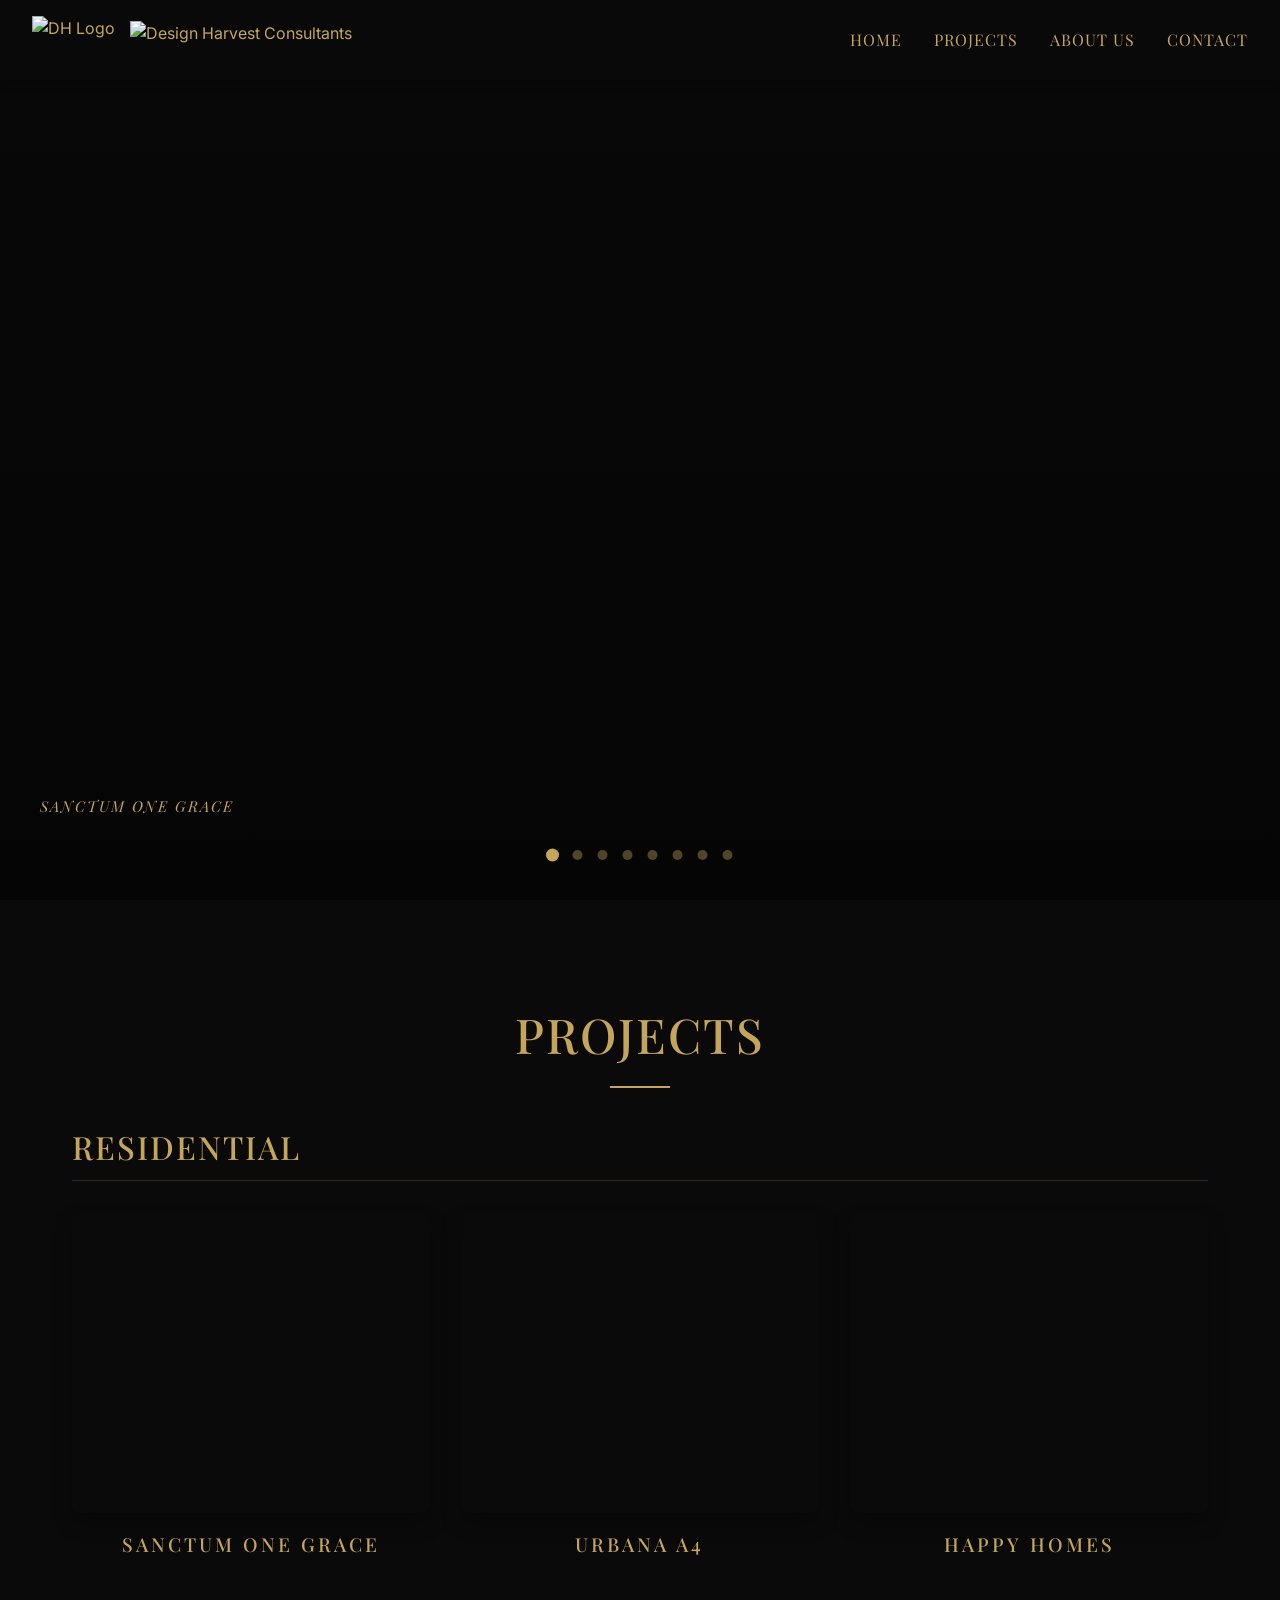
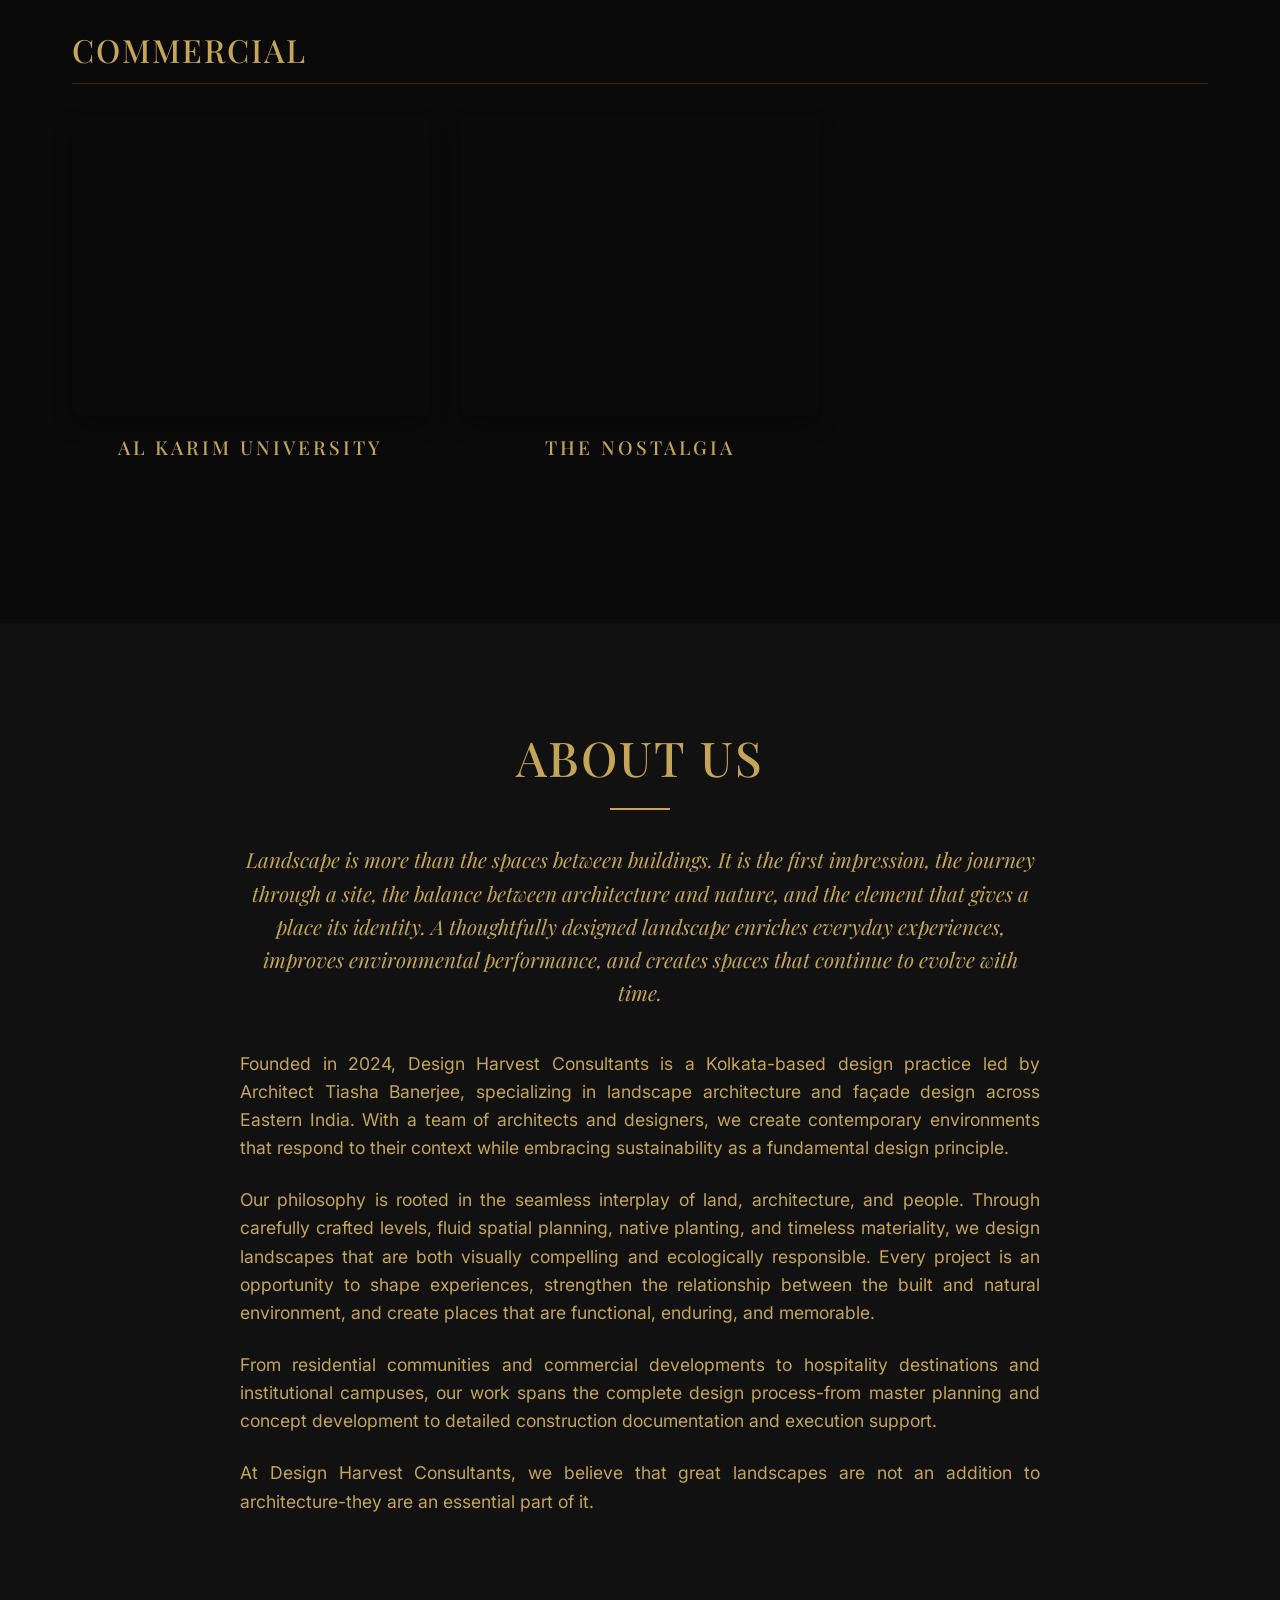
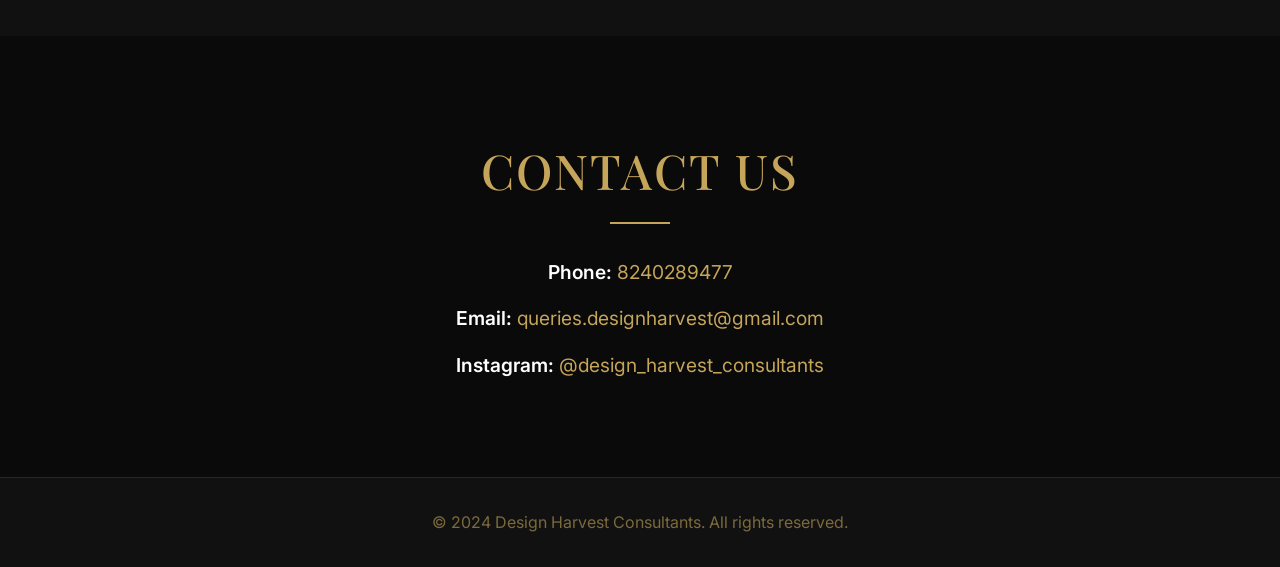
==== index.html @ a6d4bb77 "Add files via upload" ====
<!DOCTYPE html>
<html lang="en">
<head>
    <meta charset="UTF-8">
    <meta name="viewport" content="width=device-width, initial-scale=1.0">
    <title>Design Harvest Consultants</title>
    <link href="https://fonts.googleapis.com/css2?family=Playfair+Display:ital,wght@0,400;0,500;0,600;1,400;1,500&family=Inter:wght@300;400;500&display=swap" rel="stylesheet">
    <link rel="stylesheet" href="style.css">
</head>
<body>

    <nav class="navbar">
        <div class="nav-container">
            <div class="logo">
                <img src="assets/images/logo-1.png" alt="DH Logo" class="logo-mark">
                <img src="assets/images/logo-2.png" alt="Design Harvest Consultants" class="logo-text">
            </div>
            <div class="nav-links">
                <a href="#home">Home</a>
                <a href="#projects">Projects</a>
                <a href="#about">About Us</a>
                <a href="#contact">Contact</a>
            </div>
            <div class="hamburger">
                <span></span>
                <span></span>
                <span></span>
            </div>
        </div>
    </nav>

    <section id="home" class="hero">
        <div class="hero-slideshow">
            <div class="slide active" style="background-image: url('assets/images/hero-1.png')"></div>
            <div class="slide" style="background-image: url('assets/images/hero-2.jpg')"></div>
            <div class="slide" style="background-image: url('assets/images/hero-3.png')"></div>
            <div class="slide" style="background-image: url('assets/images/hero-4.png')"></div>
            <div class="slide" style="background-image: url('assets/images/hero-5.jpg')"></div>
            <div class="slide" style="background-image: url('assets/images/hero-6.jpg')"></div>
            <div class="slide" style="background-image: url('assets/images/hero-7.png')"></div>
            <div class="slide" style="background-image: url('assets/images/hero-8.png')"></div>
        </div>
        <div class="hero-caption">
            <span id="hero-project-name">SANCTUM ONE GRACE</span>
        </div>
        <div class="slide-controls">
            <div class="dot active" data-index="0"></div>
            <div class="dot" data-index="1"></div>
            <div class="dot" data-index="2"></div>
            <div class="dot" data-index="3"></div>
            <div class="dot" data-index="4"></div>
            <div class="dot" data-index="5"></div>
            <div class="dot" data-index="6"></div>
            <div class="dot" data-index="7"></div>
        </div>
    </section>

    <section id="projects" class="projects">
        <div class="container">
            <h2 class="section-title">PROJECTS</h2>
            
            <div class="project-category">
                <h3 class="category-title">RESIDENTIAL</h3>
                <div class="project-grid">
                    <div class="project-card" onclick="openGallery('sanctum', 'SANCTUM ONE GRACE')">
                        <div class="card-image-container">
                            <div class="card-image" style="background-image: url('projects/sanctum one grace/1.jpeg')"></div>
                            <div class="card-overlay">
                                <span>View Gallery</span>
                            </div>
                        </div>
                        <h4 class="card-title">SANCTUM ONE GRACE</h4>
                    </div>
                    <div class="project-card" onclick="openGallery('urbana', 'URBANA A4')">
                        <div class="card-image-container">
                            <div class="card-image" style="background-image: url('projects/urbana a4(residential)/WhatsApp Image 2026-03-05 at 01.57.27.jpeg')"></div>
                            <div class="card-overlay">
                                <span>View Gallery</span>
                            </div>
                        </div>
                        <h4 class="card-title">URBANA A4</h4>
                    </div>
                    <div class="project-card" onclick="openGallery('happy', 'HAPPY HOMES')">
                        <div class="card-image-container">
                            <div class="card-image" style="background-image: url('projects/happy homes v/GAZEBO_SEATING_VIEW_002_TWILIGHT_2025.05.19_HIRES_1.jpg')"></div>
                            <div class="card-overlay">
                                <span>View Gallery</span>
                            </div>
                        </div>
                        <h4 class="card-title">HAPPY HOMES</h4>
                    </div>
                </div>
            </div>

            <div class="project-category">
                <h3 class="category-title">COMMERCIAL</h3>
                <div class="project-grid">
                    <div class="project-card" onclick="openGallery('alkarim', 'AL KARIM UNIVERSITY')">
                        <div class="card-image-container">
                            <div class="card-image" style="background-image: url('projects/al karim university( comericial)/5_entrance area.jpg')"></div>
                            <div class="card-overlay">
                                <span>View Gallery</span>
                            </div>
                        </div>
                        <h4 class="card-title">AL KARIM UNIVERSITY</h4>
                    </div>
                    <div class="project-card" onclick="openGallery('nostalgia', 'THE NOSTALGIA')">
                        <div class="card-image-container">
                            <div class="card-image" style="background-image: url('projects/the nostalgia(commercial)/1v.png')"></div>
                            <div class="card-overlay">
                                <span>View Gallery</span>
                            </div>
                        </div>
                        <h4 class="card-title">THE NOSTALGIA</h4>
                    </div>
                </div>
            </div>
        </div>
    </section>

    <section id="about" class="about">
        <div class="container">
            <h2 class="section-title">ABOUT US</h2>
            <div class="about-content">
                <p>Landscape is more than the spaces between buildings. It is the first impression, the journey through a site, the balance between architecture and nature, and the element that gives a place its identity. A thoughtfully designed landscape enriches everyday experiences, improves environmental performance, and creates spaces that continue to evolve with time.</p>
                <p>Founded in 2024, Design Harvest Consultants is a Kolkata-based design practice led by Architect Tiasha Banerjee, specializing in landscape architecture and façade design across Eastern India. With a team of architects and designers, we create contemporary environments that respond to their context while embracing sustainability as a fundamental design principle.</p>
                <p>Our philosophy is rooted in the seamless interplay of land, architecture, and people. Through carefully crafted levels, fluid spatial planning, native planting, and timeless materiality, we design landscapes that are both visually compelling and ecologically responsible. Every project is an opportunity to shape experiences, strengthen the relationship between the built and natural environment, and create places that are functional, enduring, and memorable.</p>
                <p>From residential communities and commercial developments to hospitality destinations and institutional campuses, our work spans the complete design process-from master planning and concept development to detailed construction documentation and execution support.</p>
                <p>At Design Harvest Consultants, we believe that great landscapes are not an addition to architecture-they are an essential part of it.</p>
            </div>
        </div>
    </section>

    <section id="contact" class="contact">
        <div class="container">
            <h2 class="section-title">CONTACT US</h2>
            <div class="contact-info">
                <p><strong>Phone:</strong> 8240289477</p>
                <p><strong>Email:</strong> queries.designharvest@gmail.com</p>
                <p><strong>Instagram:</strong> @design_harvest_consultants</p>
            </div>
        </div>
    </section>

    <footer>
        <div class="container">
            <p>&copy; 2024 Design Harvest Consultants. All rights reserved.</p>
        </div>
    </footer>

    <!-- Gallery Modal with Slideshow -->
    <div id="gallery-modal" class="modal">
        <span class="close-modal" onclick="closeGallery()">&times;</span>
        <h2 id="modal-title" class="modal-title"></h2>
        <div class="gallery-slideshow">
            <button class="gallery-arrow gallery-prev" onclick="prevImage()">&#10094;</button>
            <div class="gallery-image-wrapper">
                <img id="gallery-current-image" src="" alt="Project Image">
            </div>
            <button class="gallery-arrow gallery-next" onclick="nextImage()">&#10095;</button>
        </div>
        <div class="gallery-counter">
            <span id="gallery-counter-text"></span>
        </div>
    </div>

    <script src="script.js"></script>
</body>
</html>
---- style.css ----
:root {
    --primary-gold: #C5A55A;
    --white: #FFFFFF;
    --black: #0A0A0A;
    --dark-bg: #111111;
    --deep-red: #8B2332;
    --forest-green: #2D5F3A;
    --nav-height: 80px;
}

* {
    margin: 0;
    padding: 0;
    box-sizing: border-box;
}

body {
    font-family: 'Inter', sans-serif;
    color: var(--primary-gold);
    background-color: var(--black);
    line-height: 1.6;
    overflow-x: hidden;
}

h1, h2, h3, h4, h5, h6 {
    font-family: 'Playfair Display', serif;
    font-weight: 500;
    color: var(--primary-gold);
    text-transform: uppercase;
    letter-spacing: 2px;
}

/* Section Title */
.section-title {
    font-size: 3rem;
    text-align: center;
    margin-bottom: 3rem;
    color: var(--primary-gold);
    position: relative;
}

.section-title::after {
    content: '';
    position: absolute;
    bottom: -15px;
    left: 50%;
    transform: translateX(-50%);
    width: 60px;
    height: 2px;
    background-color: var(--primary-gold);
}

.container {
    max-width: 1200px;
    margin: 0 auto;
    padding: 0 2rem;
}

/* ===== NAVBAR ===== */
.navbar {
    position: fixed;
    top: 0;
    left: 0;
    width: 100%;
    height: var(--nav-height);
    background: rgba(10, 10, 10, 0.95);
    backdrop-filter: blur(10px);
    z-index: 1000;
    box-shadow: 0 2px 10px rgba(0,0,0,0.3);
    transition: all 0.3s ease;
}

.nav-container {
    max-width: 1400px;
    margin: 0 auto;
    padding: 0 2rem;
    height: 100%;
    display: flex;
    justify-content: space-between;
    align-items: center;
}

.logo {
    display: flex;
    align-items: center;
    gap: 15px;
    height: 60%;
}

.logo-mark {
    height: 100%;
    width: auto;
}

.logo-text {
    height: 80%;
    width: auto;
}

.nav-links {
    display: flex;
    gap: 2rem;
}

.nav-links a {
    text-decoration: none;
    color: var(--primary-gold);
    font-family: 'Playfair Display', serif;
    font-weight: 400;
    font-size: 1rem;
    letter-spacing: 1px;
    text-transform: uppercase;
    position: relative;
    transition: color 0.3s;
}

.nav-links a:hover {
    color: var(--white);
}

/* Hamburger */
.hamburger {
    display: none;
    cursor: pointer;
    flex-direction: column;
    gap: 6px;
}

.hamburger span {
    display: block;
    width: 30px;
    height: 2px;
    background-color: var(--primary-gold);
    transition: 0.3s;
}

/* ===== HERO ===== */
.hero {
    height: 100vh;
    width: 100%;
    position: relative;
    overflow: hidden;
}

.hero-slideshow {
    width: 100%;
    height: 100%;
    position: absolute;
    top: 0;
    left: 0;
}

.slide {
    position: absolute;
    top: 0;
    left: 0;
    width: 100%;
    height: 100%;
    background-size: cover;
    background-position: center;
    opacity: 0;
    transition: opacity 1.5s cubic-bezier(0.4, 0, 0.2, 1);
    transform: scale(1.05);
}

.slide.active {
    opacity: 1;
    transform: scale(1);
    transition: opacity 1.5s cubic-bezier(0.4, 0, 0.2, 1), transform 10s ease-out;
}

.hero::after {
    content: '';
    position: absolute;
    top: 0;
    left: 0;
    width: 100%;
    height: 100%;
    background: linear-gradient(to bottom, rgba(0,0,0,0.2) 0%, rgba(0,0,0,0.5) 100%);
    z-index: 1;
}

/* Hero Caption — bottom-left, small, italic */
.hero-caption {
    position: absolute;
    bottom: 80px;
    left: 40px;
    z-index: 2;
}

.hero-caption span {
    font-family: 'Playfair Display', serif;
    font-style: italic;
    font-size: 15px;
    color: var(--primary-gold);
    letter-spacing: 2px;
    text-transform: uppercase;
    opacity: 0;
    transform: translateX(-20px);
    display: inline-block;
    transition: opacity 0.5s ease, transform 0.5s ease;
}

.hero-caption span.visible {
    opacity: 1;
    transform: translateX(0);
}

.slide-controls {
    position: absolute;
    bottom: 40px;
    left: 50%;
    transform: translateX(-50%);
    z-index: 2;
    display: flex;
    gap: 15px;
}

.dot {
    width: 10px;
    height: 10px;
    border-radius: 50%;
    background-color: rgba(197, 165, 90, 0.4);
    cursor: pointer;
    transition: all 0.3s;
}

.dot.active {
    background-color: var(--primary-gold);
    transform: scale(1.3);
}

/* ===== PROJECTS ===== */
.projects {
    padding: 6rem 0;
    background-color: var(--black);
}

.category-title {
    font-size: 2rem;
    margin-bottom: 2rem;
    color: var(--primary-gold);
    border-bottom: 1px solid rgba(197, 165, 90, 0.2);
    padding-bottom: 0.5rem;
}

.project-category {
    margin-bottom: 4rem;
}

.project-grid {
    display: grid;
    grid-template-columns: repeat(3, 1fr);
    gap: 2rem;
}

.project-card {
    position: relative;
    cursor: pointer;
    display: flex;
    flex-direction: column;
    gap: 1rem;
}

.card-image-container {
    position: relative;
    height: 300px;
    border-radius: 8px;
    overflow: hidden;
    box-shadow: 0 10px 20px rgba(0,0,0,0.3);
}

.card-image {
    width: 100%;
    height: 100%;
    background-size: cover;
    background-position: center;
    transition: transform 0.5s ease;
}

.project-card:hover .card-image {
    transform: scale(1.1);
}

.card-overlay {
    position: absolute;
    bottom: 0;
    left: 0;
    width: 100%;
    height: 100%;
    display: flex;
    align-items: center;
    justify-content: center;
    background: rgba(0,0,0,0.4);
    color: var(--primary-gold);
    opacity: 0;
    transition: all 0.3s;
}

.project-card:hover .card-overlay {
    opacity: 1;
}

.card-overlay span {
    font-family: 'Playfair Display', serif;
    font-size: 1rem;
    letter-spacing: 2px;
    text-transform: uppercase;
}

.card-title {
    font-size: 1.2rem;
    color: var(--primary-gold);
    text-align: center;
    transition: color 0.3s;
    letter-spacing: 3px;
}

.project-card:hover .card-title {
    color: var(--white);
}

/* ===== ABOUT ===== */
.about {
    padding: 6rem 0;
    background-color: var(--dark-bg);
    position: relative;
}

.about-content {
    max-width: 800px;
    margin: 0 auto;
    font-size: 1.1rem;
    color: var(--primary-gold);
}

.about-content p {
    margin-bottom: 1.5rem;
    text-align: justify;
}

.about-content p:first-child {
    font-size: 1.3rem;
    font-family: 'Playfair Display', serif;
    font-style: italic;
    color: var(--primary-gold);
    text-align: center;
    margin-bottom: 2.5rem;
}

/* ===== CONTACT ===== */
.contact {
    padding: 6rem 0;
    background-color: var(--black);
    text-align: center;
}

.contact-info {
    font-size: 1.2rem;
    color: var(--primary-gold);
    display: flex;
    flex-direction: column;
    gap: 1rem;
}

.contact-info strong {
    color: var(--white);
    font-weight: 600;
}

/* ===== FOOTER ===== */
footer {
    background-color: var(--dark-bg);
    color: rgba(197, 165, 90, 0.6);
    padding: 2rem 0;
    text-align: center;
    border-top: 1px solid rgba(197, 165, 90, 0.15);
}

/* ===== GALLERY MODAL ===== */
.modal {
    display: none;
    position: fixed;
    z-index: 2000;
    left: 0;
    top: 0;
    width: 100%;
    height: 100%;
    overflow: hidden;
    background-color: rgba(0,0,0,0.95);
}

.close-modal {
    position: absolute;
    top: 20px;
    right: 35px;
    color: var(--primary-gold);
    font-size: 40px;
    font-weight: bold;
    cursor: pointer;
    transition: 0.3s;
    z-index: 10;
}

.close-modal:hover {
    color: var(--white);
}

.modal-title {
    color: var(--primary-gold);
    text-align: center;
    font-size: 2rem;
    margin-top: 25px;
    font-style: italic;
    letter-spacing: 4px;
}

/* Gallery Slideshow */
.gallery-slideshow {
    display: flex;
    align-items: center;
    justify-content: center;
    height: calc(100vh - 140px);
    padding: 0 20px;
    position: relative;
}

.gallery-image-wrapper {
    display: flex;
    align-items: center;
    justify-content: center;
    max-width: 85%;
    max-height: 80vh;
}

.gallery-image-wrapper img {
    max-width: 100%;
    max-height: 75vh;
    object-fit: contain;
    border-radius: 4px;
    box-shadow: 0 4px 30px rgba(0,0,0,0.5);
    transition: opacity 0.4s ease;
}

.gallery-arrow {
    background: rgba(197, 165, 90, 0.15);
    border: 2px solid var(--primary-gold);
    color: var(--primary-gold);
    font-size: 2rem;
    width: 55px;
    height: 55px;
    border-radius: 50%;
    cursor: pointer;
    transition: all 0.3s;
    display: flex;
    align-items: center;
    justify-content: center;
    flex-shrink: 0;
    z-index: 5;
}

.gallery-arrow:hover {
    background: var(--primary-gold);
    color: var(--black);
}

.gallery-prev {
    margin-right: 2rem;
}

.gallery-next {
    margin-left: 2rem;
}

.gallery-counter {
    text-align: center;
    padding: 10px 0;
    color: rgba(197, 165, 90, 0.6);
    font-family: 'Playfair Display', serif;
    font-size: 0.9rem;
    letter-spacing: 2px;
}

/* ===== RESPONSIVE ===== */
@media (max-width: 1024px) {
    .project-grid {
        grid-template-columns: repeat(2, 1fr);
    }
}

@media (max-width: 768px) {
    .section-title {
        font-size: 2rem;
    }

    .hero-caption {
        left: 20px;
        bottom: 70px;
    }

    .hero-caption span {
        font-size: 13px;
    }

    .project-grid {
        grid-template-columns: 1fr;
    }

    .nav-links {
        display: none;
    }

    .hamburger {
        display: flex;
    }

    .gallery-arrow {
        width: 40px;
        height: 40px;
        font-size: 1.4rem;
    }

    .gallery-prev {
        margin-right: 1rem;
    }

    .gallery-next {
        margin-left: 1rem;
    }

    .modal-title {
        font-size: 1.3rem;
    }
}

@media (max-width: 480px) {
    .gallery-image-wrapper {
        max-width: 90%;
    }
}
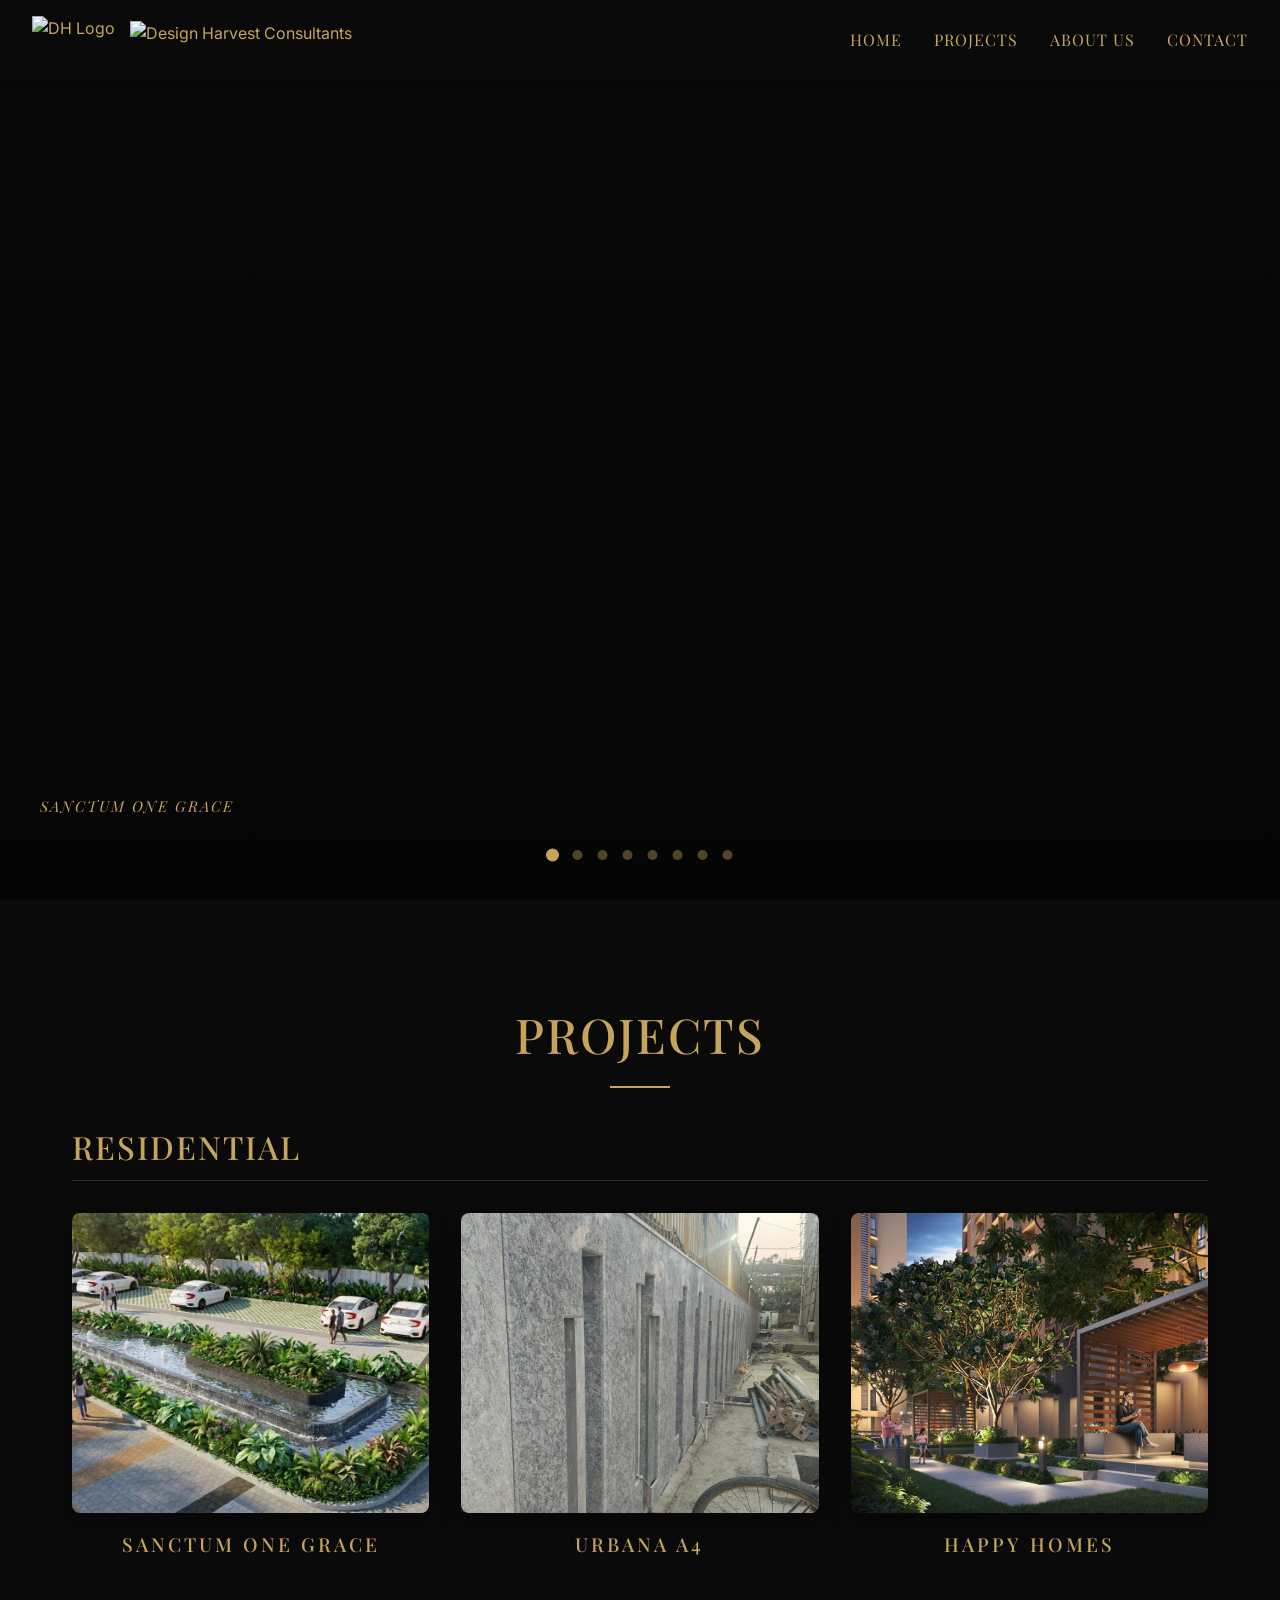
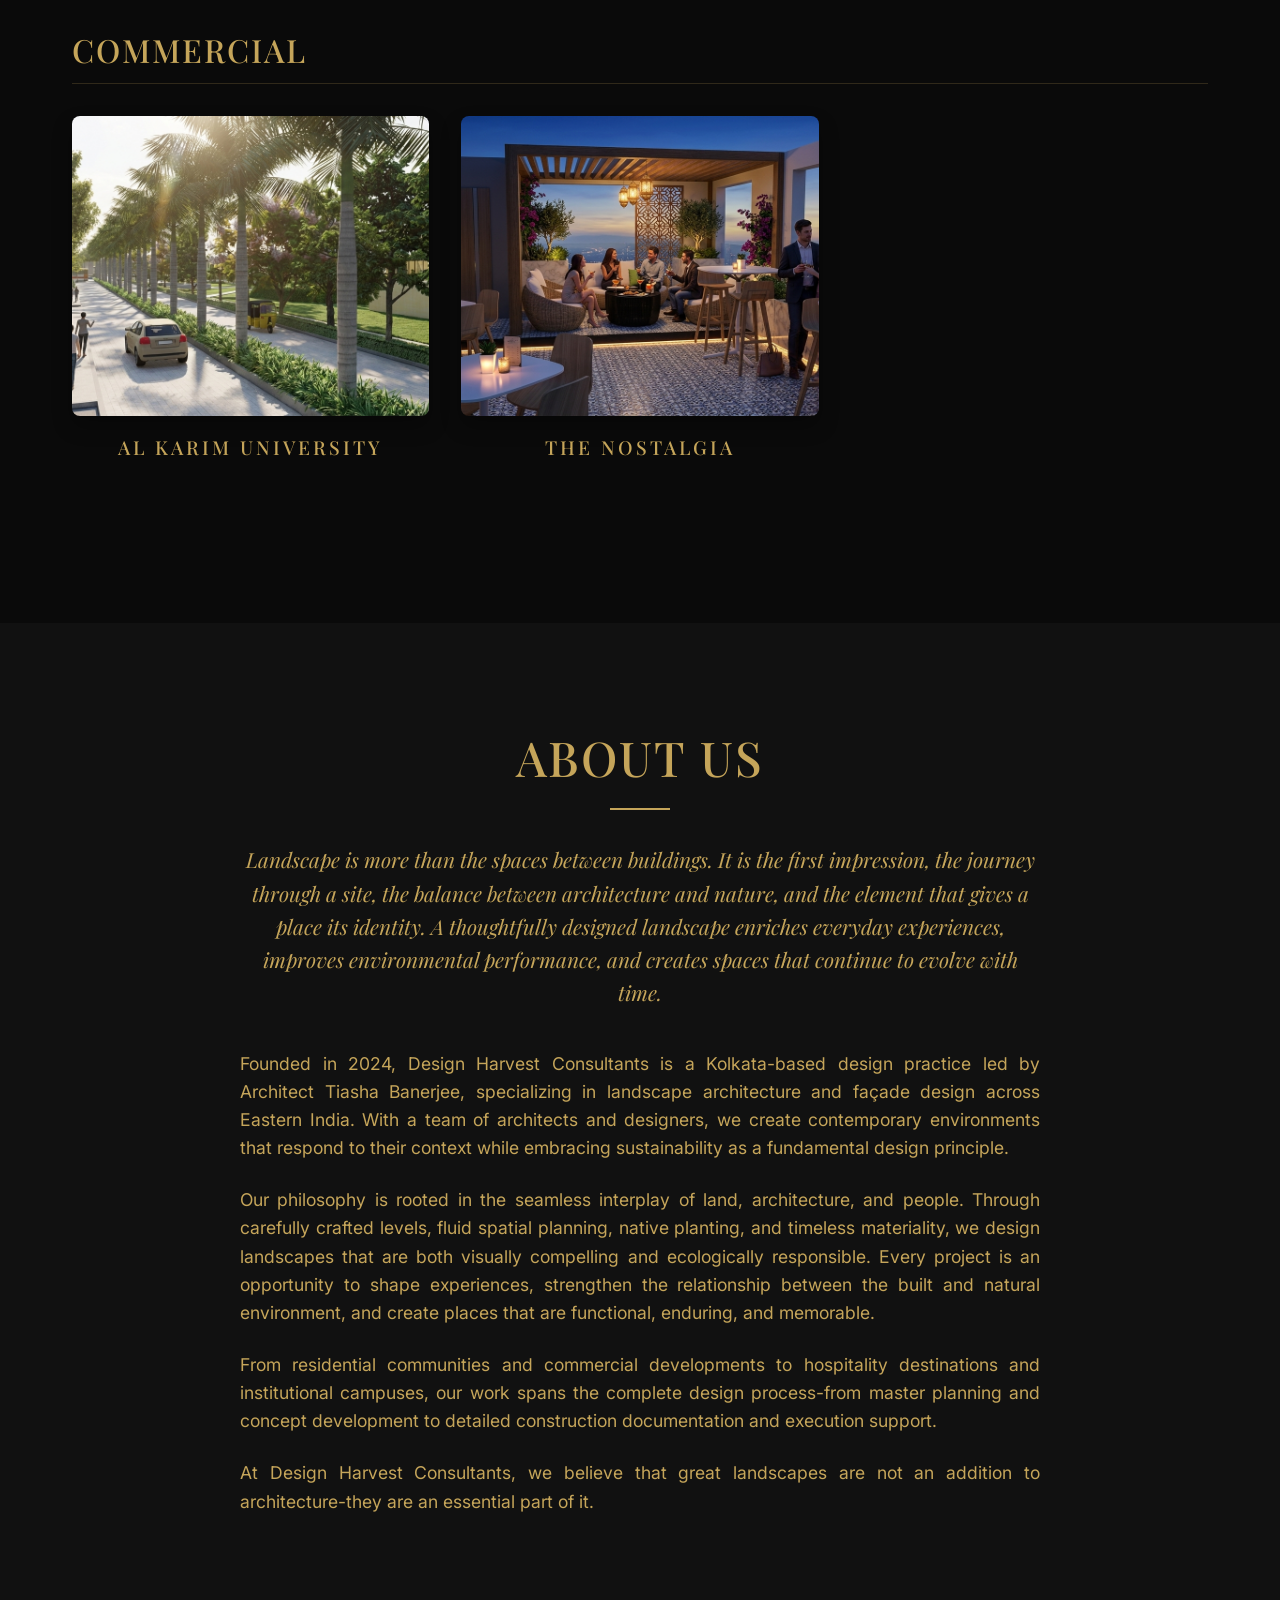
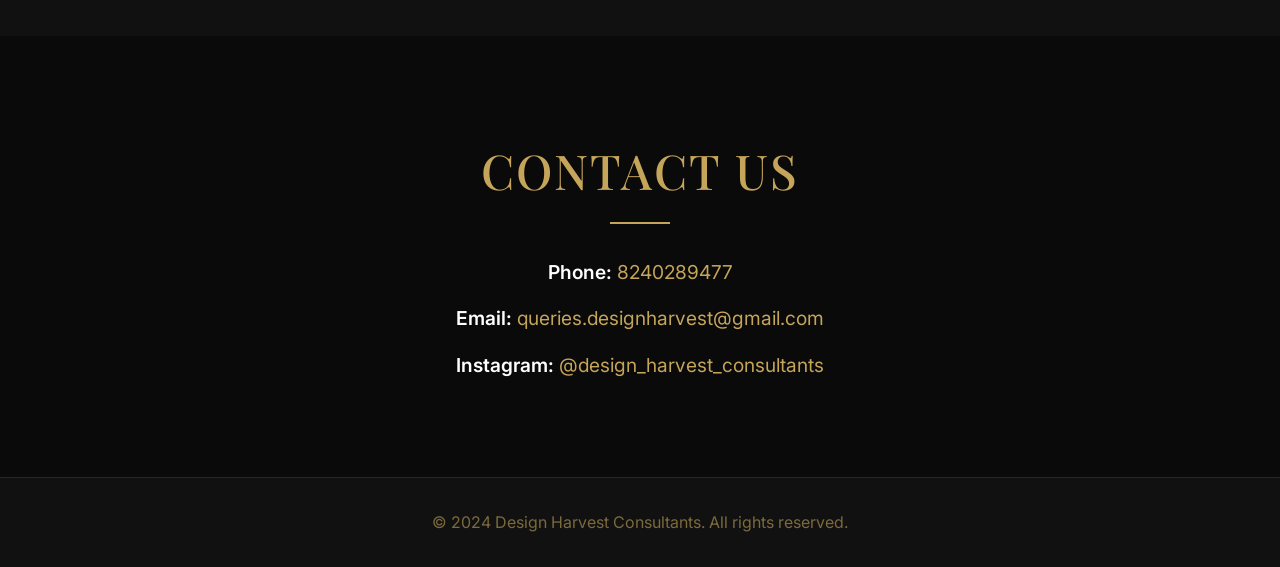
==== commit dc74ca5b: "Add files via upload" ====
--- a/index.html
+++ b/index.html
@@ -64,7 +64,7 @@
                 <div class="project-grid">
                     <div class="project-card" onclick="openGallery('sanctum', 'SANCTUM ONE GRACE')">
                         <div class="card-image-container">
-                            <div class="card-image" style="background-image: url('projects/sanctum one grace/1.jpeg')"></div>
+                            <div class="card-image" style="background-image: url('projects/sanctum-one-grace/1.jpeg')"></div>
                             <div class="card-overlay">
                                 <span>View Gallery</span>
                             </div>
@@ -73,7 +73,7 @@
                     </div>
                     <div class="project-card" onclick="openGallery('urbana', 'URBANA A4')">
                         <div class="card-image-container">
-                            <div class="card-image" style="background-image: url('projects/urbana a4(residential)/WhatsApp Image 2026-03-05 at 01.57.27.jpeg')"></div>
+                            <div class="card-image" style="background-image: url('projects/urbana-a4/WhatsApp-Image-2026-03-05-at-01.57.27.jpeg')"></div>
                             <div class="card-overlay">
                                 <span>View Gallery</span>
                             </div>
@@ -82,7 +82,7 @@
                     </div>
                     <div class="project-card" onclick="openGallery('happy', 'HAPPY HOMES')">
                         <div class="card-image-container">
-                            <div class="card-image" style="background-image: url('projects/happy homes v/GAZEBO_SEATING_VIEW_002_TWILIGHT_2025.05.19_HIRES_1.jpg')"></div>
+                            <div class="card-image" style="background-image: url('projects/happy-homes/GAZEBO_SEATING_VIEW_002_TWILIGHT_2025.05.19_HIRES_1.jpg')"></div>
                             <div class="card-overlay">
                                 <span>View Gallery</span>
                             </div>
@@ -97,7 +97,7 @@
                 <div class="project-grid">
                     <div class="project-card" onclick="openGallery('alkarim', 'AL KARIM UNIVERSITY')">
                         <div class="card-image-container">
-                            <div class="card-image" style="background-image: url('projects/al karim university( comericial)/5_entrance area.jpg')"></div>
+                            <div class="card-image" style="background-image: url('projects/al-karim-university/5_entrance-area.jpg')"></div>
                             <div class="card-overlay">
                                 <span>View Gallery</span>
                             </div>
@@ -106,7 +106,7 @@
                     </div>
                     <div class="project-card" onclick="openGallery('nostalgia', 'THE NOSTALGIA')">
                         <div class="card-image-container">
-                            <div class="card-image" style="background-image: url('projects/the nostalgia(commercial)/1v.png')"></div>
+                            <div class="card-image" style="background-image: url('projects/the-nostalgia/1v.png')"></div>
                             <div class="card-overlay">
                                 <span>View Gallery</span>
                             </div>
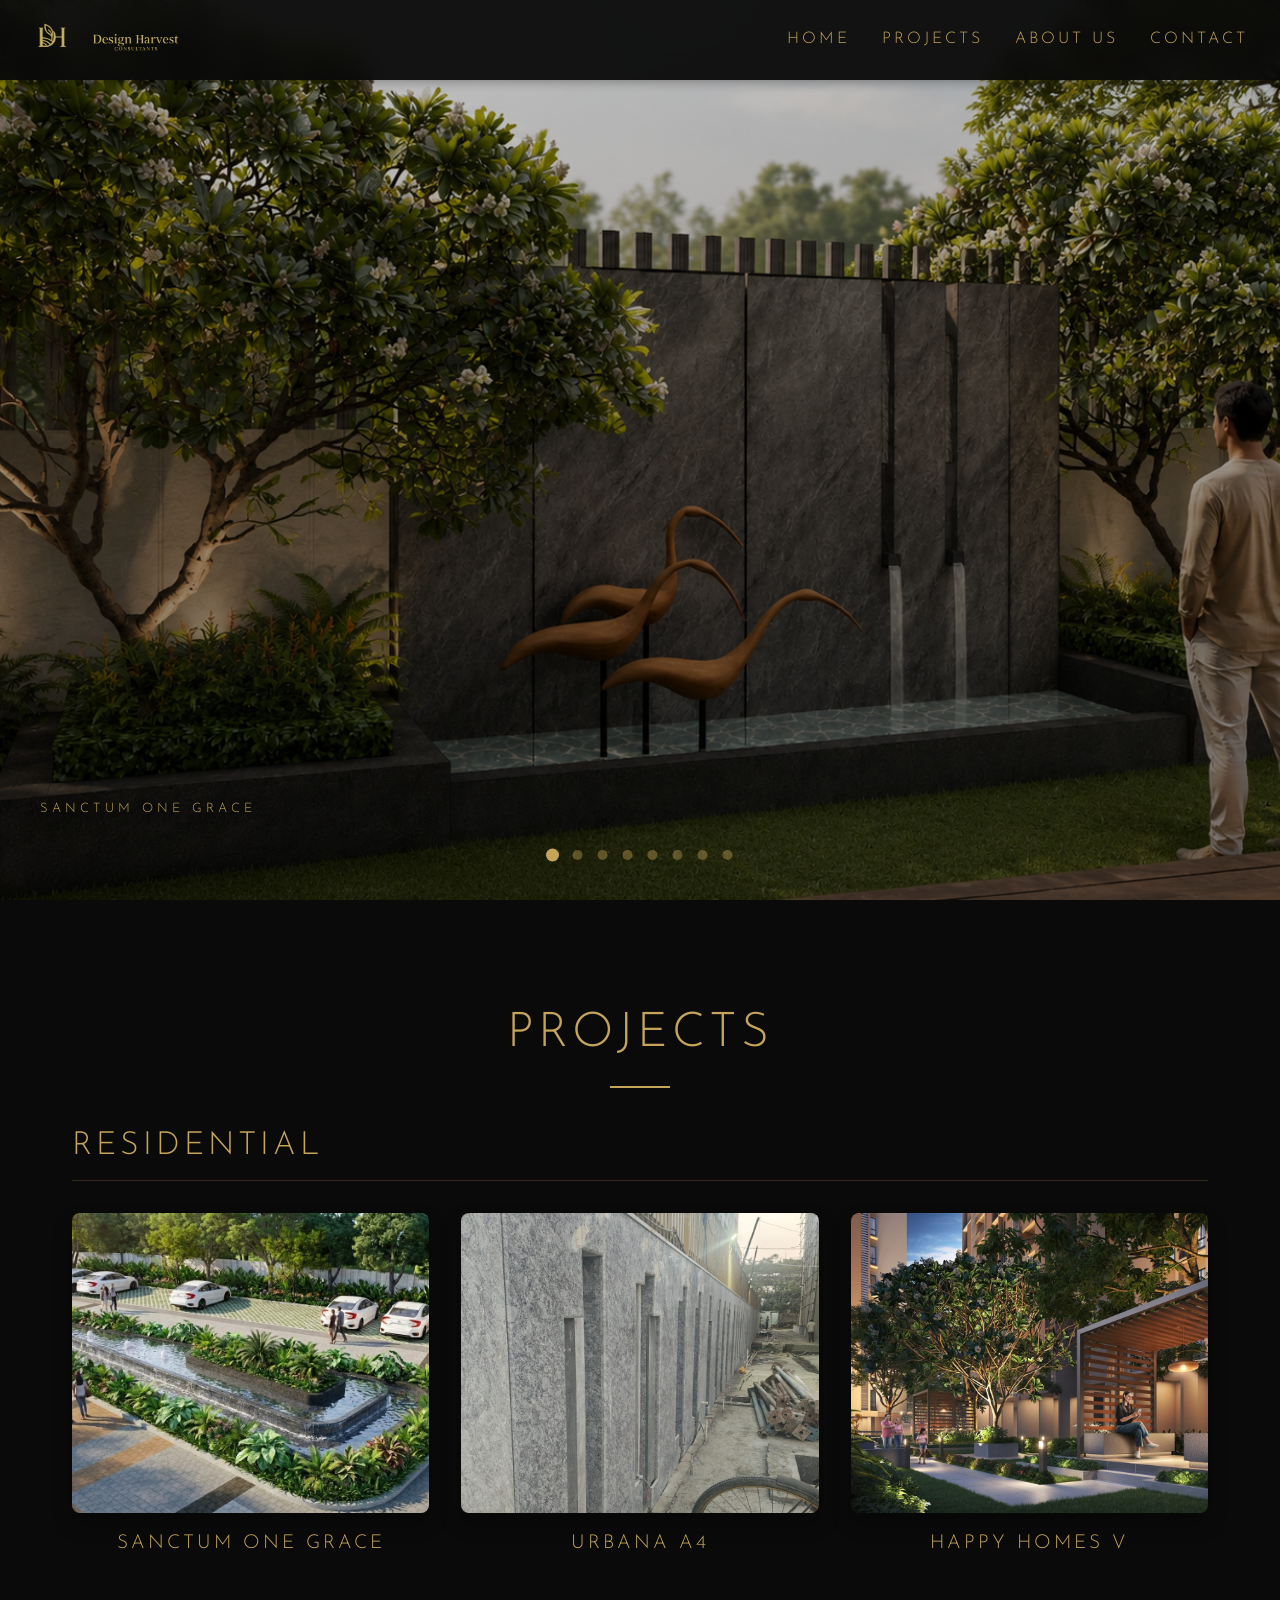
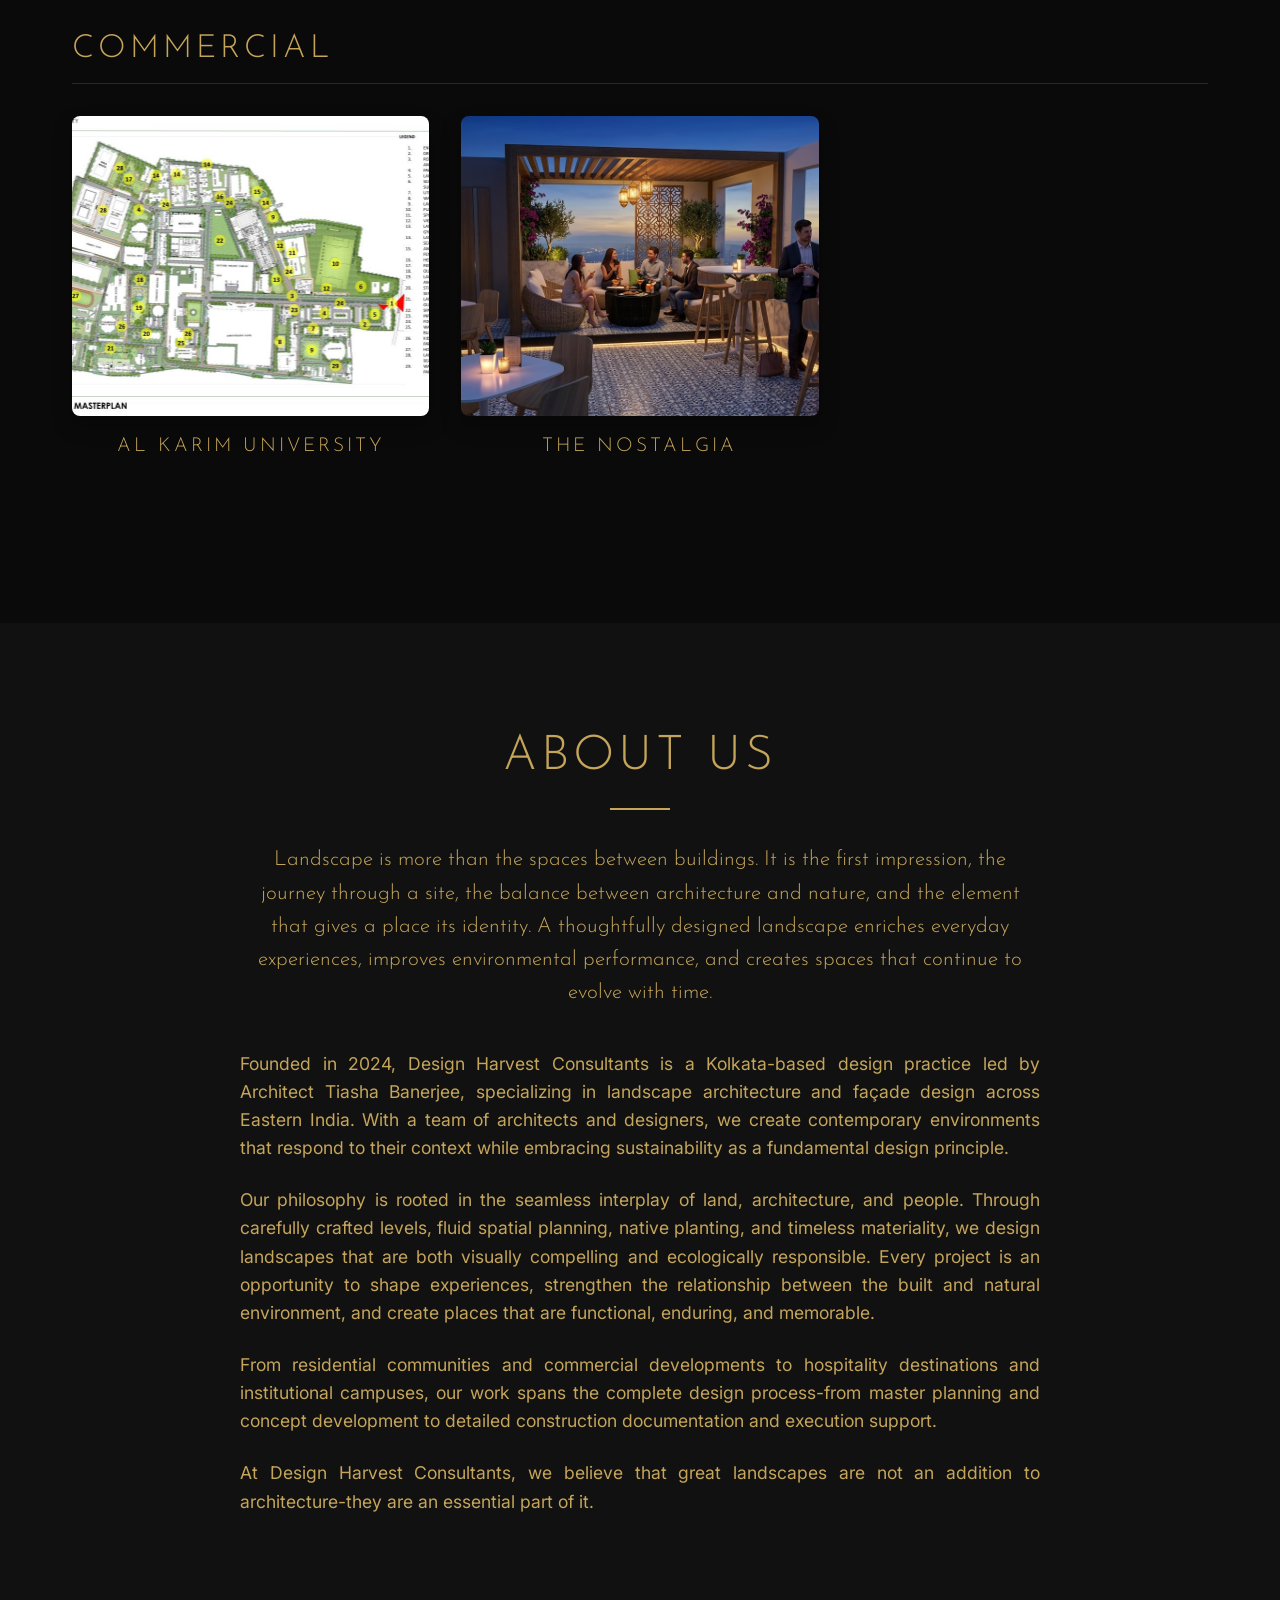
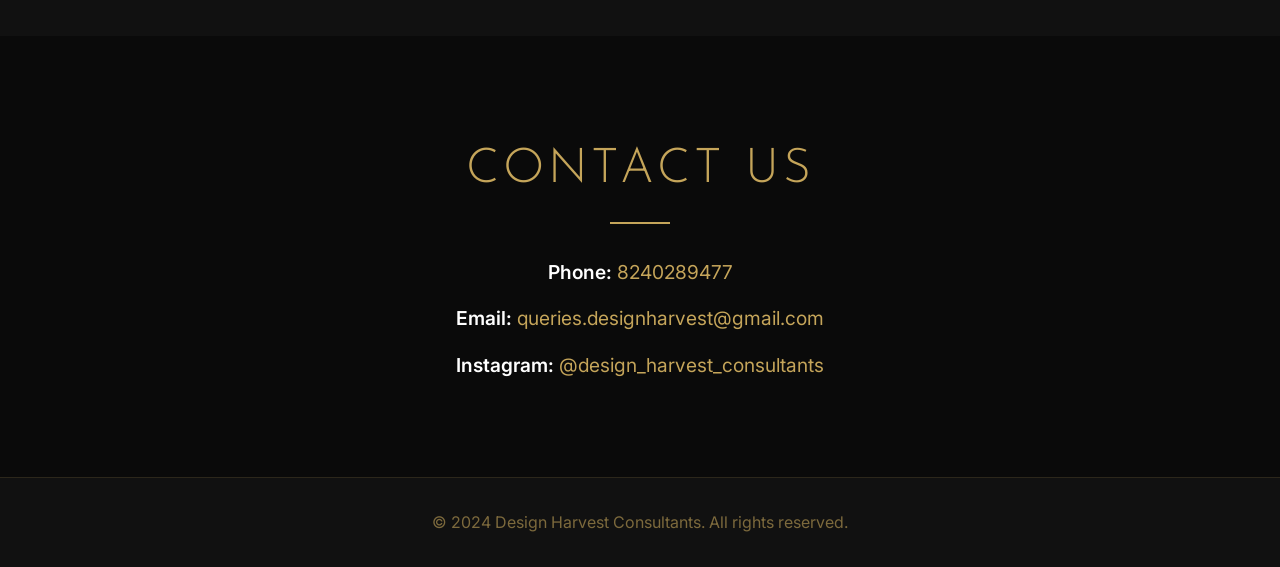
==== commit 34829b49: "Add files via upload" ====
--- a/index.html
+++ b/index.html
@@ -4,7 +4,7 @@
     <meta charset="UTF-8">
     <meta name="viewport" content="width=device-width, initial-scale=1.0">
     <title>Design Harvest Consultants</title>
-    <link href="https://fonts.googleapis.com/css2?family=Playfair+Display:ital,wght@0,400;0,500;0,600;1,400;1,500&family=Inter:wght@300;400;500&display=swap" rel="stylesheet">
+    <link href="https://fonts.googleapis.com/css2?family=Josefin+Sans:wght@300;400;500;600&family=Inter:wght@300;400;500&display=swap" rel="stylesheet">
     <link rel="stylesheet" href="style.css">
 </head>
 <body>
@@ -80,14 +80,14 @@
                         </div>
                         <h4 class="card-title">URBANA A4</h4>
                     </div>
-                    <div class="project-card" onclick="openGallery('happy', 'HAPPY HOMES')">
+                    <div class="project-card" onclick="openGallery('happy', 'HAPPY HOMES V')">
                         <div class="card-image-container">
                             <div class="card-image" style="background-image: url('projects/happy-homes/GAZEBO_SEATING_VIEW_002_TWILIGHT_2025.05.19_HIRES_1.jpg')"></div>
                             <div class="card-overlay">
                                 <span>View Gallery</span>
                             </div>
                         </div>
-                        <h4 class="card-title">HAPPY HOMES</h4>
+                        <h4 class="card-title">HAPPY HOMES V</h4>
                     </div>
                 </div>
             </div>
@@ -97,7 +97,7 @@
                 <div class="project-grid">
                     <div class="project-card" onclick="openGallery('alkarim', 'AL KARIM UNIVERSITY')">
                         <div class="card-image-container">
-                            <div class="card-image" style="background-image: url('projects/al-karim-university/5_entrance-area.jpg')"></div>
+                            <div class="card-image" style="background-image: url('projects/al-karim-university/landscape-with-legend.jpg')"></div>
                             <div class="card-overlay">
                                 <span>View Gallery</span>
                             </div>
--- a/style.css
+++ b/style.css
@@ -23,11 +23,11 @@
 }
 
 h1, h2, h3, h4, h5, h6 {
-    font-family: 'Playfair Display', serif;
-    font-weight: 500;
+    font-family: 'Josefin Sans', sans-serif;
+    font-weight: 300;
     color: var(--primary-gold);
     text-transform: uppercase;
-    letter-spacing: 2px;
+    letter-spacing: 4px;
 }
 
 /* Section Title */
@@ -105,10 +105,10 @@
 .nav-links a {
     text-decoration: none;
     color: var(--primary-gold);
-    font-family: 'Playfair Display', serif;
-    font-weight: 400;
+    font-family: 'Josefin Sans', sans-serif;
+    font-weight: 300;
     font-size: 1rem;
-    letter-spacing: 1px;
+    letter-spacing: 3px;
     text-transform: uppercase;
     position: relative;
     transition: color 0.3s;
@@ -180,7 +180,7 @@
     z-index: 1;
 }
 
-/* Hero Caption — bottom-left, small, italic */
+/* Hero Caption - bottom-left, small */
 .hero-caption {
     position: absolute;
     bottom: 80px;
@@ -189,11 +189,11 @@
 }
 
 .hero-caption span {
-    font-family: 'Playfair Display', serif;
-    font-style: italic;
-    font-size: 15px;
-    color: var(--primary-gold);
-    letter-spacing: 2px;
+    font-family: 'Josefin Sans', sans-serif;
+    font-weight: 300;
+    font-size: 13px;
+    color: var(--primary-gold);
+    letter-spacing: 4px;
     text-transform: uppercase;
     opacity: 0;
     transform: translateX(-20px);
@@ -302,7 +302,7 @@
 }
 
 .card-overlay span {
-    font-family: 'Playfair Display', serif;
+    font-family: 'Josefin Sans', sans-serif;
     font-size: 1rem;
     letter-spacing: 2px;
     text-transform: uppercase;
@@ -341,8 +341,8 @@
 
 .about-content p:first-child {
     font-size: 1.3rem;
-    font-family: 'Playfair Display', serif;
-    font-style: italic;
+    font-family: 'Josefin Sans', sans-serif;
+    font-weight: 300;
     color: var(--primary-gold);
     text-align: center;
     margin-bottom: 2.5rem;
@@ -411,7 +411,7 @@
     text-align: center;
     font-size: 2rem;
     margin-top: 25px;
-    font-style: italic;
+    font-weight: 300;
     letter-spacing: 4px;
 }
 
@@ -476,7 +476,7 @@
     text-align: center;
     padding: 10px 0;
     color: rgba(197, 165, 90, 0.6);
-    font-family: 'Playfair Display', serif;
+    font-family: 'Josefin Sans', sans-serif;
     font-size: 0.9rem;
     letter-spacing: 2px;
 }
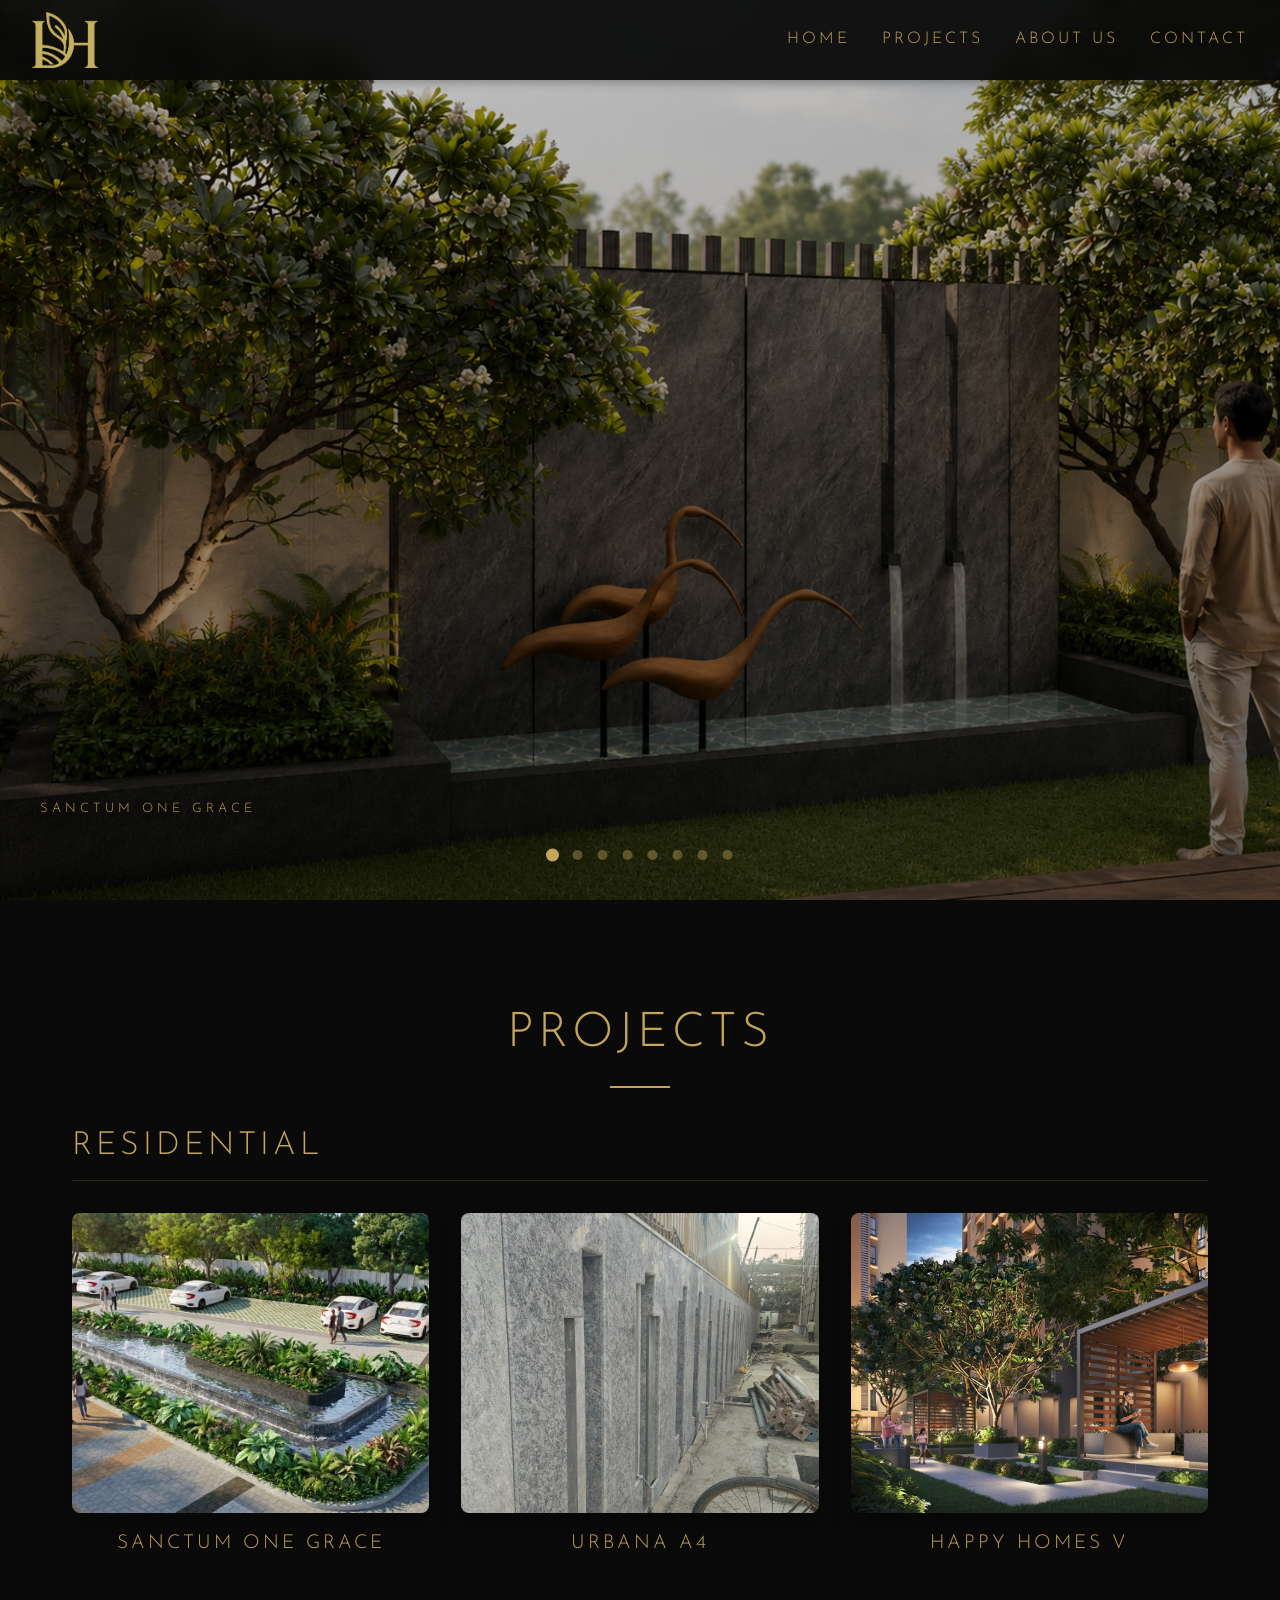
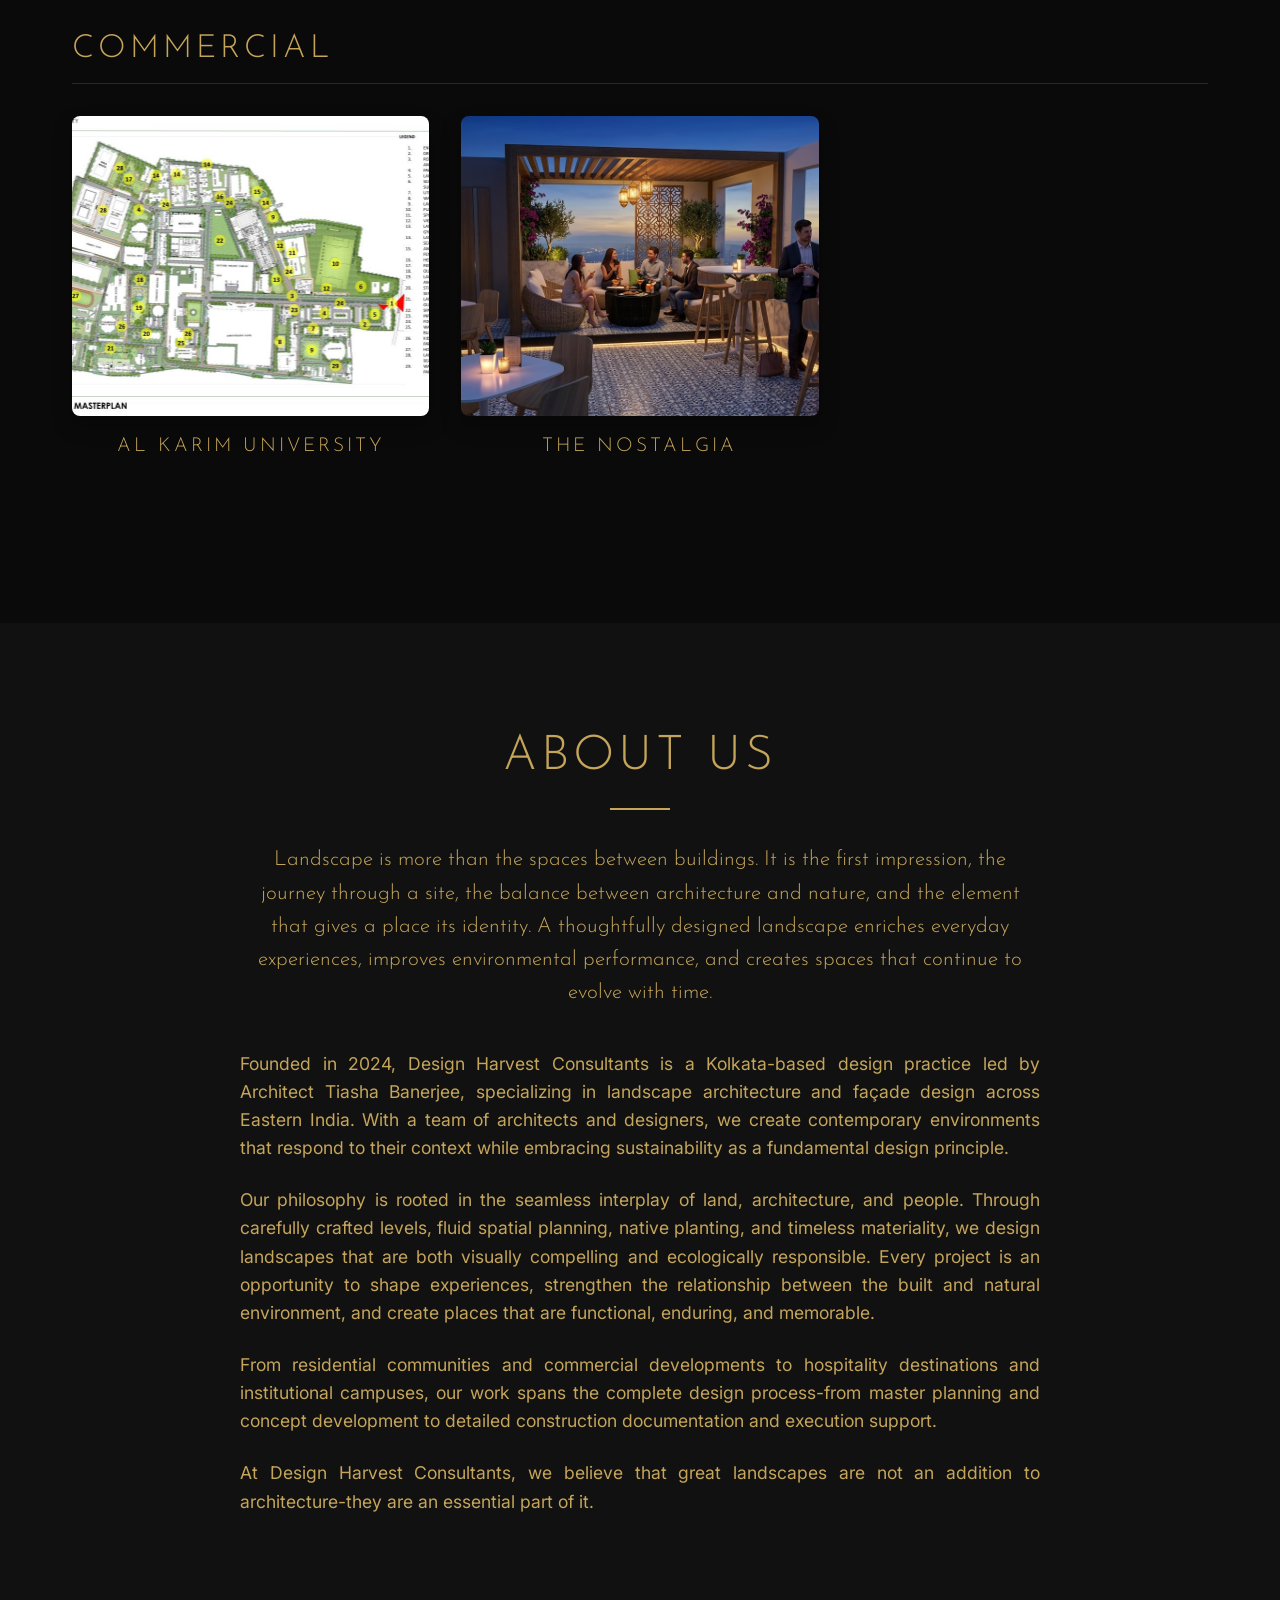
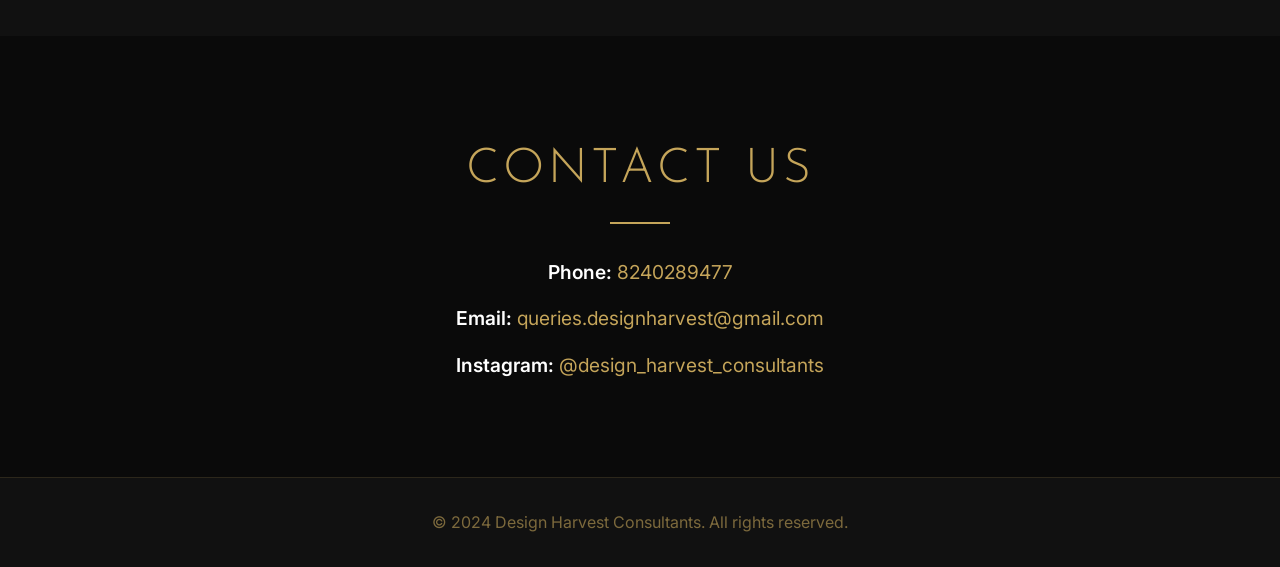
==== commit b11dca46: "Add files via upload" ====
--- a/index.html
+++ b/index.html
@@ -12,8 +12,7 @@
     <nav class="navbar">
         <div class="nav-container">
             <div class="logo">
-                <img src="assets/images/logo-1.png" alt="DH Logo" class="logo-mark">
-                <img src="assets/images/logo-2.png" alt="Design Harvest Consultants" class="logo-text">
+                <img src="assets/images/logo-1.png" alt="Design Harvest Consultants" class="logo-mark">
             </div>
             <div class="nav-links">
                 <a href="#home">Home</a>
--- a/style.css
+++ b/style.css
@@ -84,17 +84,22 @@
     display: flex;
     align-items: center;
     gap: 15px;
-    height: 60%;
+    height: 70%;
 }
 
 .logo-mark {
     height: 100%;
     width: auto;
+    display: block;
+    object-fit: contain;
 }
 
 .logo-text {
-    height: 80%;
+    height: 93%;
     width: auto;
+    display: block;
+    object-fit: contain;
+    transform: translateY(10%);
 }
 
 .nav-links {
@@ -134,6 +139,34 @@
     transition: 0.3s;
 }
 
+/* Mobile Nav Menu */
+.nav-links.mobile-open {
+    display: flex;
+    flex-direction: column;
+    position: absolute;
+    top: var(--nav-height);
+    left: 0;
+    width: 100%;
+    background: rgba(10, 10, 10, 0.97);
+    padding: 2rem 0;
+    gap: 1.5rem;
+    align-items: center;
+    box-shadow: 0 10px 20px rgba(0,0,0,0.5);
+    z-index: 999;
+}
+
+.hamburger.active span:nth-child(1) {
+    transform: rotate(45deg) translate(6px, 6px);
+}
+
+.hamburger.active span:nth-child(2) {
+    opacity: 0;
+}
+
+.hamburger.active span:nth-child(3) {
+    transform: rotate(-45deg) translate(6px, -6px);
+}
+
 /* ===== HERO ===== */
 .hero {
     height: 100vh;
@@ -502,6 +535,24 @@
         font-size: 13px;
     }
 
+    .slide {
+        background-size: contain;
+        background-repeat: no-repeat;
+        background-position: center;
+        background-color: var(--black);
+    }
+
+    .card-image-container {
+        height: 220px;
+    }
+
+    .card-image {
+        background-size: contain;
+        background-repeat: no-repeat;
+        background-position: center;
+        background-color: var(--black);
+    }
+
     .project-grid {
         grid-template-columns: 1fr;
     }
@@ -535,6 +586,24 @@
 
 @media (max-width: 480px) {
     .gallery-image-wrapper {
-        max-width: 90%;
-    }
-}
+        max-width: 95%;
+    }
+
+    .logo {
+        height: 60%;
+        gap: 10px;
+    }
+
+    .logo-mark {
+        height: 100%;
+        width: auto;
+        object-fit: contain;
+    }
+
+    .logo-text {
+        height: 93%;
+        width: auto;
+        object-fit: contain;
+        transform: translateY(10%);
+    }
+}
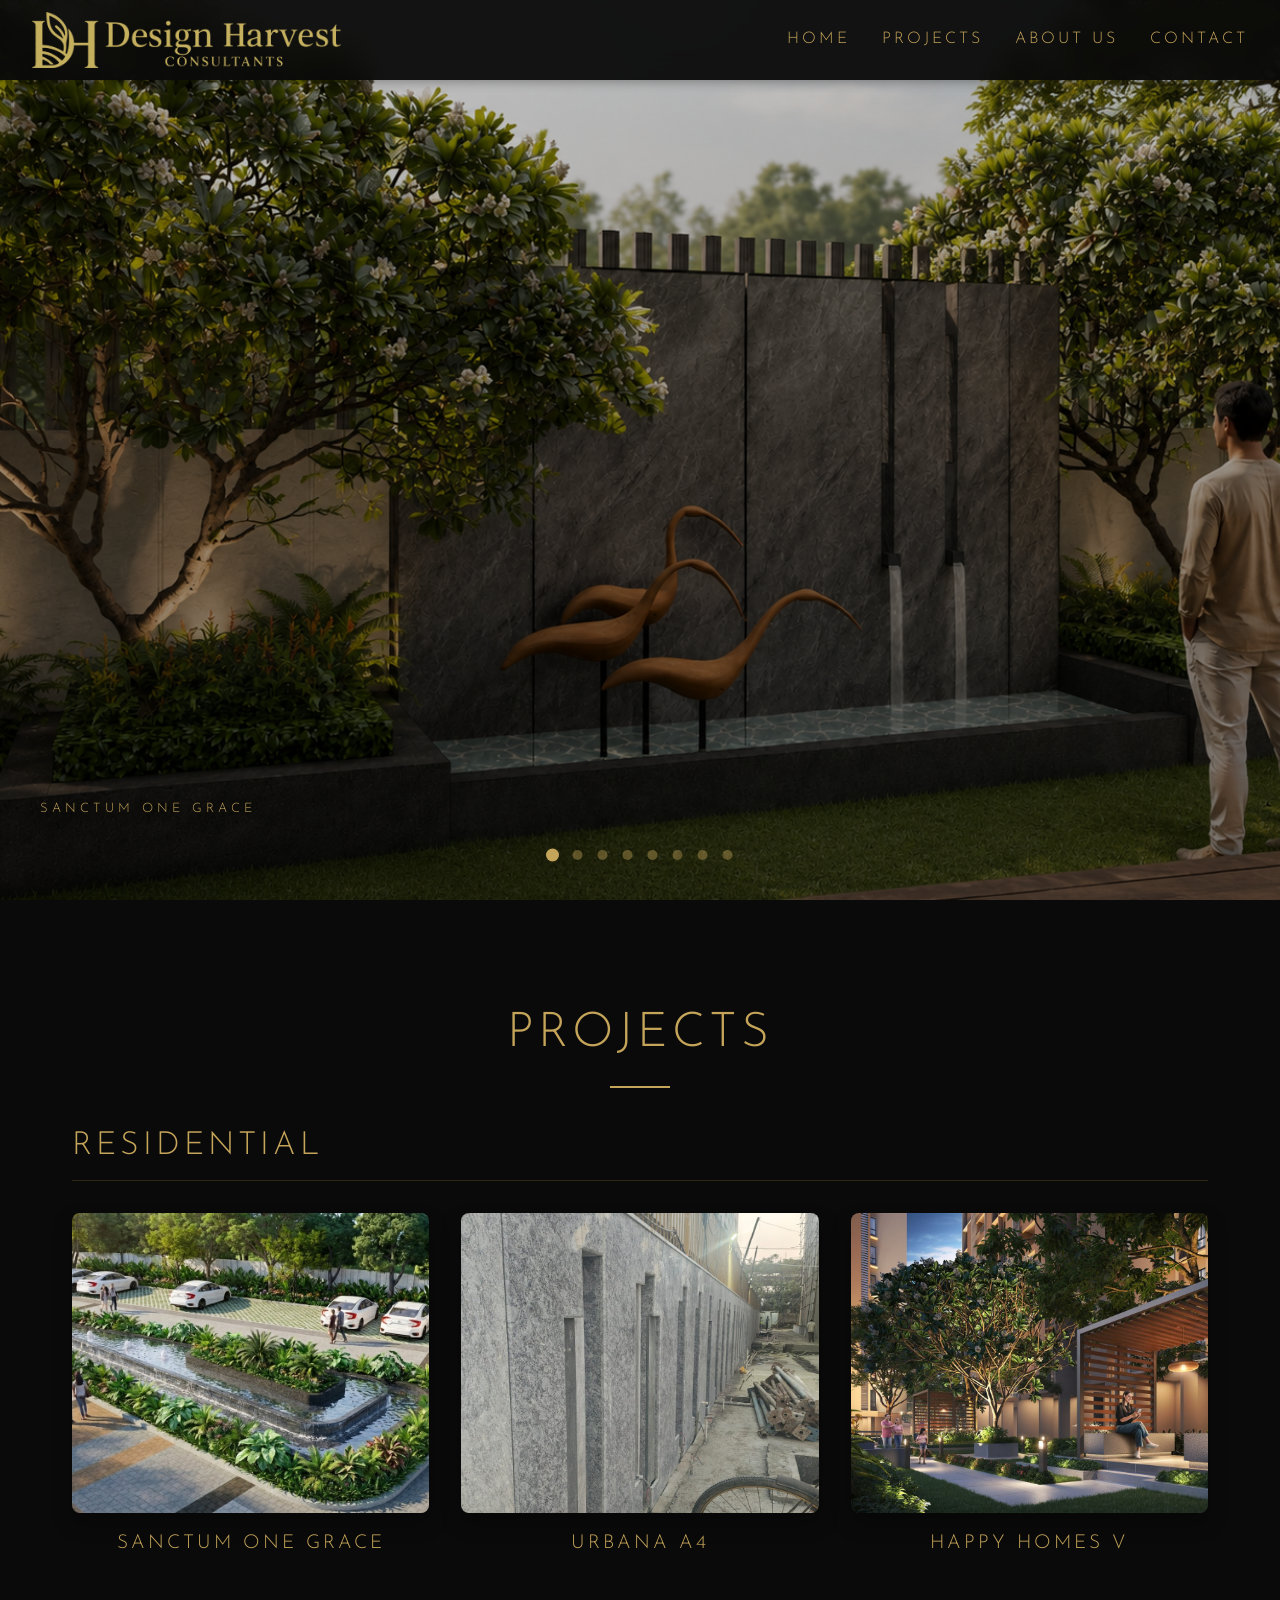
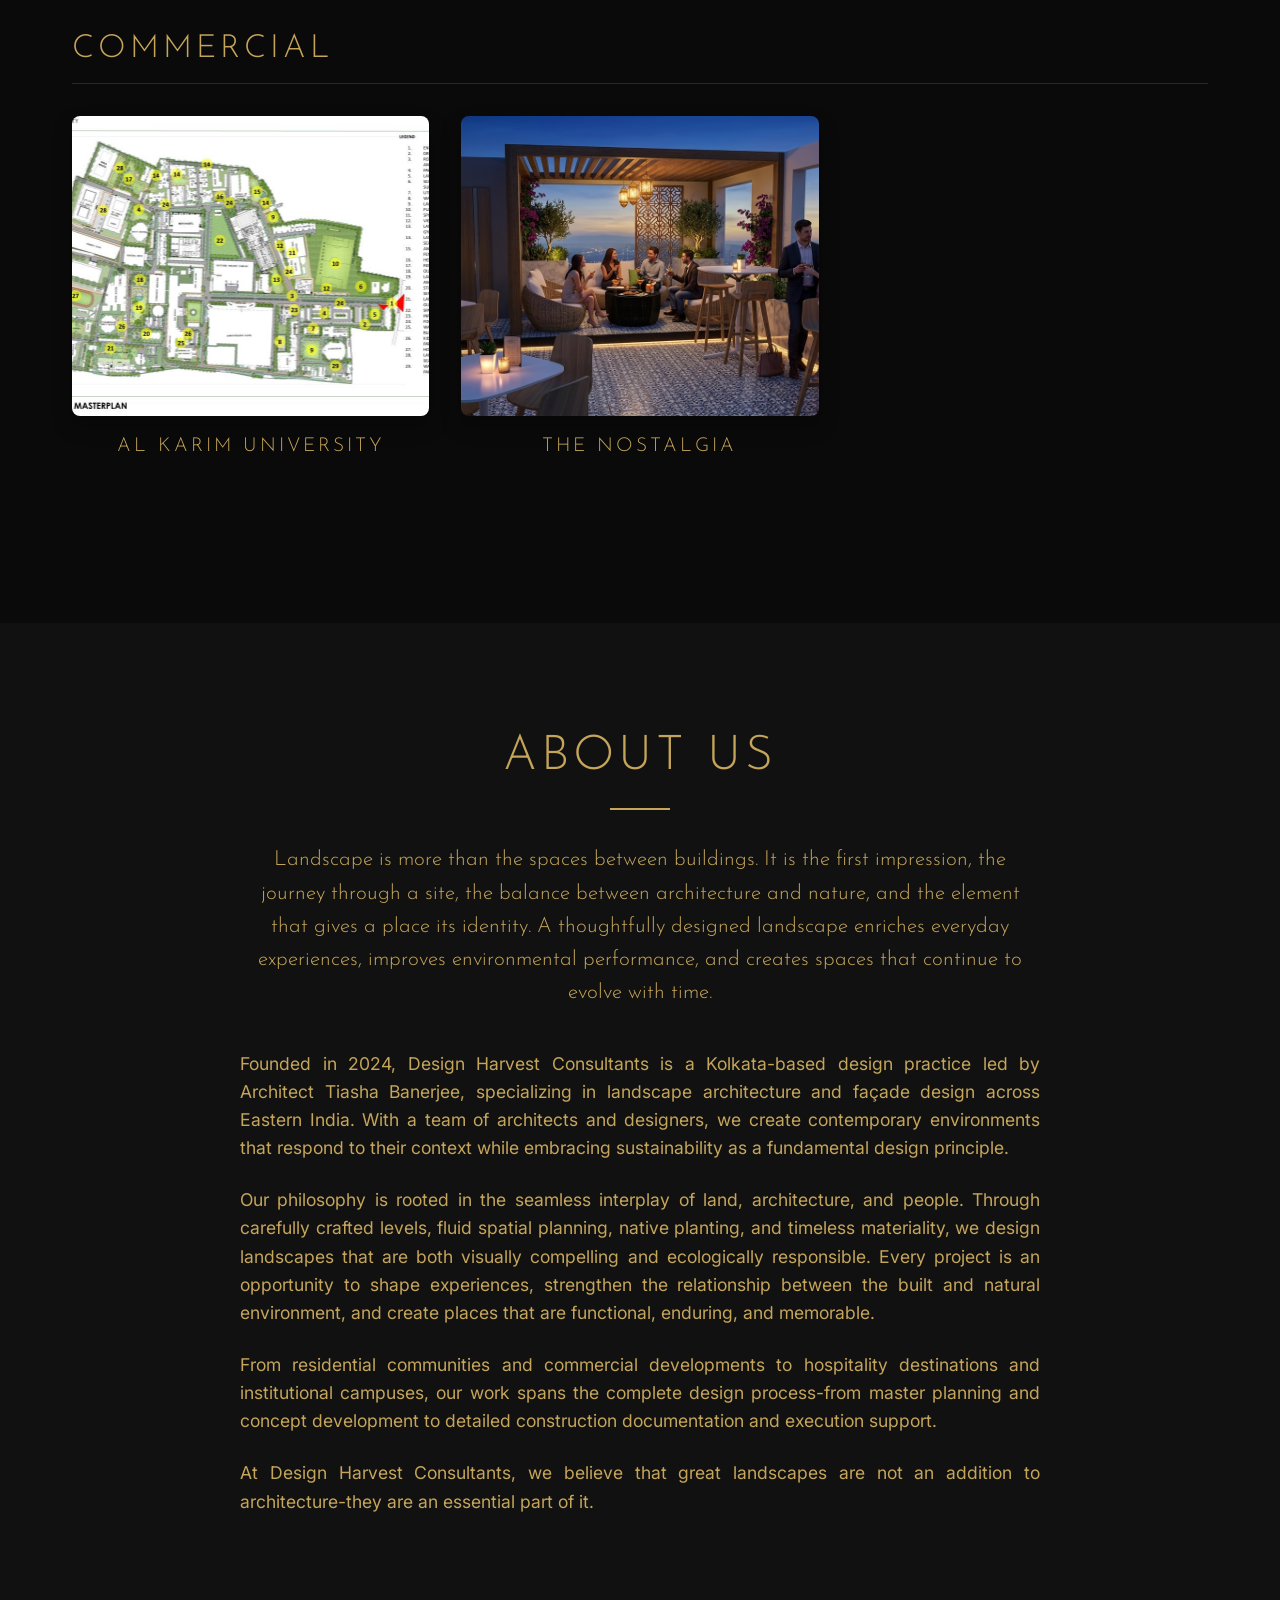
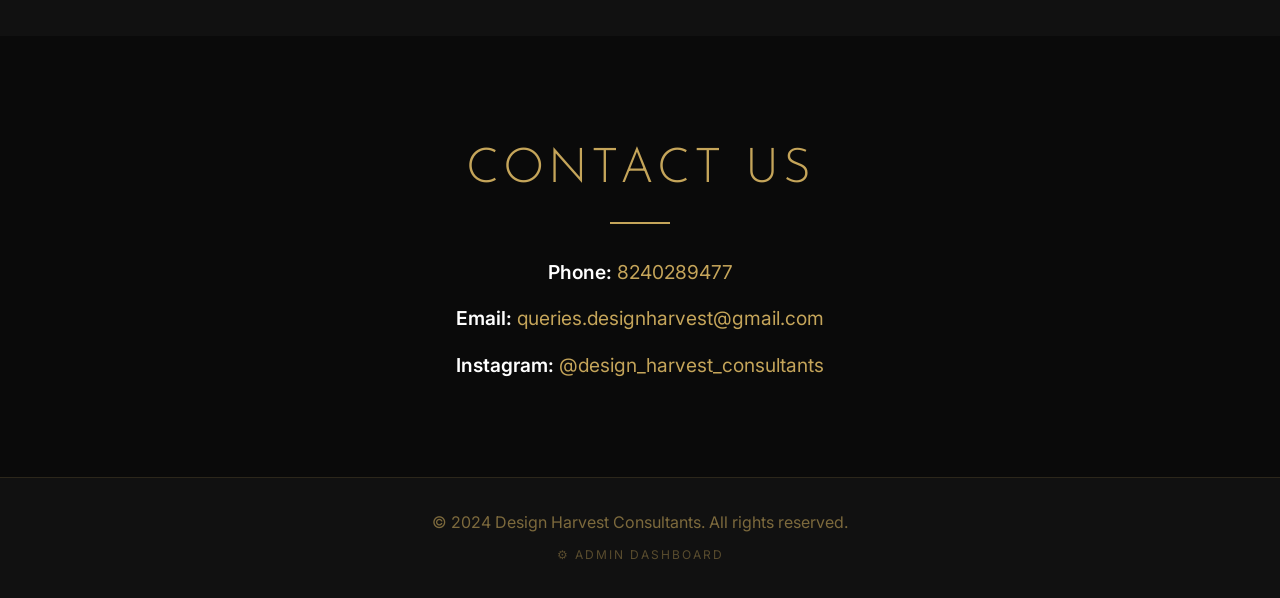
==== commit f3c32be1: "Add files via upload" ====
--- a/index.html
+++ b/index.html
@@ -144,6 +144,7 @@
     <footer>
         <div class="container">
             <p>&copy; 2024 Design Harvest Consultants. All rights reserved.</p>
+            <p><a href="admin.html" class="footer-admin-link">⚙ Admin Dashboard</a></p>
         </div>
     </footer>
 
@@ -163,6 +164,7 @@
         </div>
     </div>
 
+    <script src="data.js"></script>
     <script src="script.js"></script>
 </body>
 </html>
--- a/style.css
+++ b/style.css
@@ -3,6 +3,8 @@
     --white: #FFFFFF;
     --black: #0A0A0A;
     --dark-bg: #111111;
+    --text-color: #C5A55A;
+    --nav-bg: rgba(10, 10, 10, 0.95);
     --deep-red: #8B2332;
     --forest-green: #2D5F3A;
     --nav-height: 80px;
@@ -16,7 +18,7 @@
 
 body {
     font-family: 'Inter', sans-serif;
-    color: var(--primary-gold);
+    color: var(--text-color);
     background-color: var(--black);
     line-height: 1.6;
     overflow-x: hidden;
@@ -63,7 +65,7 @@
     left: 0;
     width: 100%;
     height: var(--nav-height);
-    background: rgba(10, 10, 10, 0.95);
+    background: var(--nav-bg);
     backdrop-filter: blur(10px);
     z-index: 1000;
     box-shadow: 0 2px 10px rgba(0,0,0,0.3);
@@ -83,7 +85,6 @@
 .logo {
     display: flex;
     align-items: center;
-    gap: 15px;
     height: 70%;
 }
 
@@ -92,14 +93,6 @@
     width: auto;
     display: block;
     object-fit: contain;
-}
-
-.logo-text {
-    height: 93%;
-    width: auto;
-    display: block;
-    object-fit: contain;
-    transform: translateY(10%);
 }
 
 .nav-links {
@@ -147,7 +140,7 @@
     top: var(--nav-height);
     left: 0;
     width: 100%;
-    background: rgba(10, 10, 10, 0.97);
+    background: var(--nav-bg);
     padding: 2rem 0;
     gap: 1.5rem;
     align-items: center;
@@ -410,6 +403,21 @@
     border-top: 1px solid rgba(197, 165, 90, 0.15);
 }
 
+.footer-admin-link {
+    display: inline-block;
+    margin-top: 0.6rem;
+    font-size: 0.75rem;
+    color: rgba(197, 165, 90, 0.4);
+    text-decoration: none;
+    letter-spacing: 2px;
+    text-transform: uppercase;
+    transition: color 0.3s;
+}
+
+.footer-admin-link:hover {
+    color: var(--primary-gold);
+}
+
 /* ===== GALLERY MODAL ===== */
 .modal {
     display: none;
@@ -591,7 +599,6 @@
 
     .logo {
         height: 60%;
-        gap: 10px;
     }
 
     .logo-mark {
@@ -599,11 +606,4 @@
         width: auto;
         object-fit: contain;
     }
-
-    .logo-text {
-        height: 93%;
-        width: auto;
-        object-fit: contain;
-        transform: translateY(10%);
-    }
-}
+}
